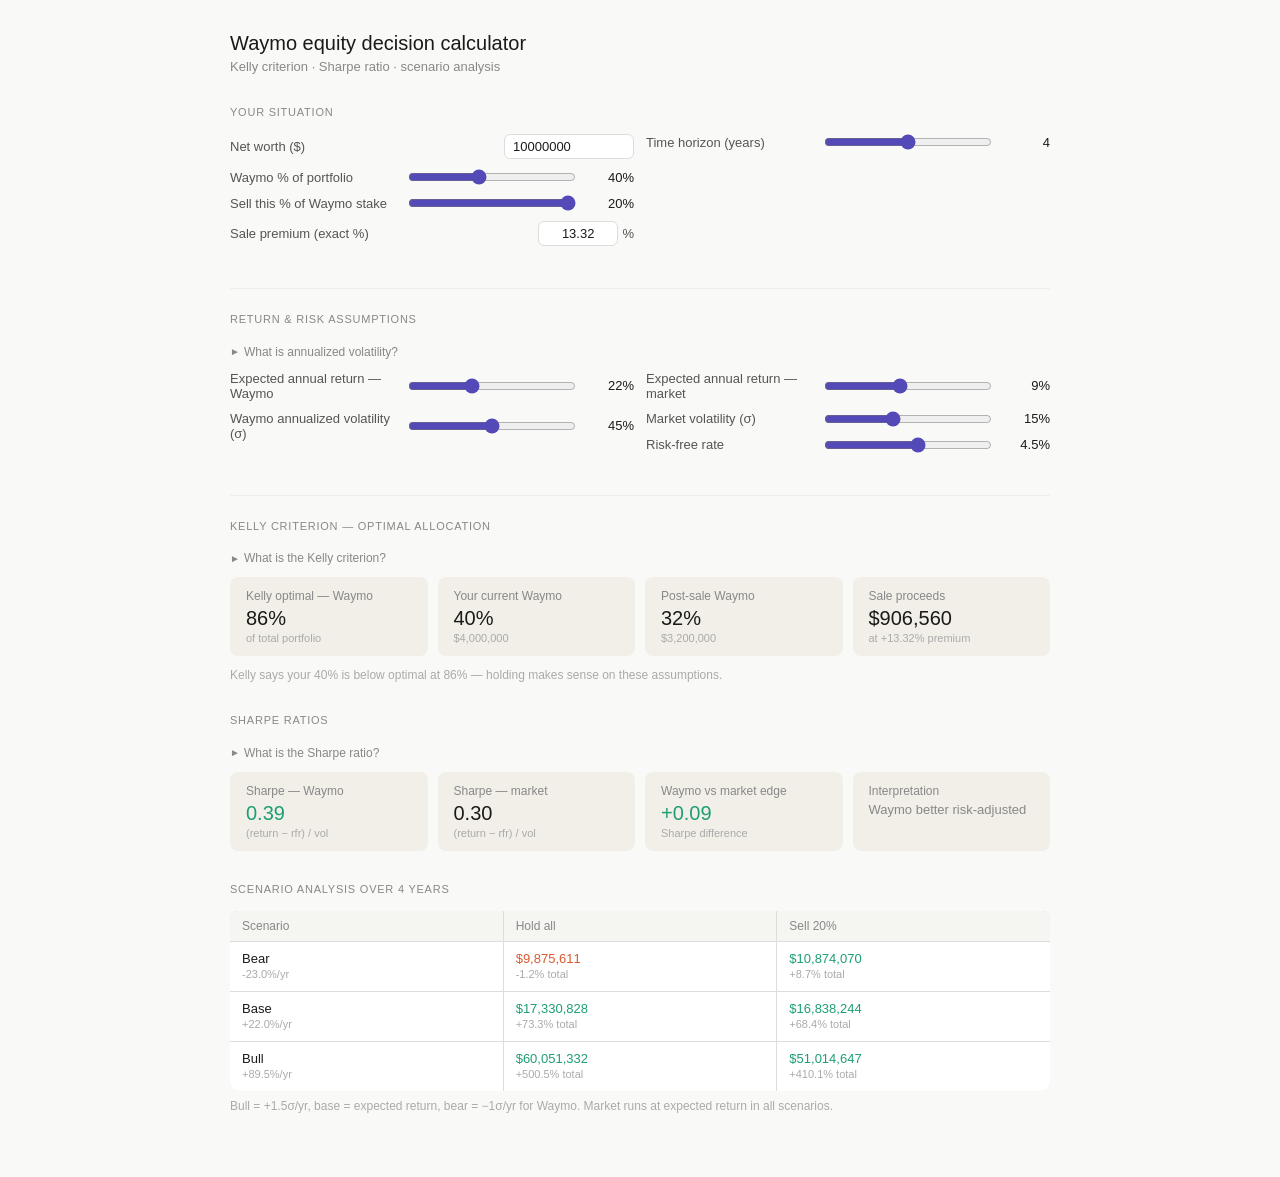
==== index.html @ 70cc2e4e "refactor: split calculator into static assets and add deploy docs" ====
<!DOCTYPE html>
<html lang="en">
<head>
<meta charset="UTF-8">
<meta name="viewport" content="width=device-width, initial-scale=1.0">
<title>Waymo Equity Decision Calculator</title>
<link rel="stylesheet" href="style.css">
</head>
<body>
<div class="container">
  <h1>Waymo equity decision calculator</h1>
  <p class="subtitle">Kelly criterion · Sharpe ratio · scenario analysis</p>

  <div class="sec">
    <div class="sec-title">your situation</div>
    <div class="inputs-grid">
      <div>
        <div class="ir"><span class="il">Net worth ($)</span><input type="number" id="netWorth" value="10000000" step="100000" class="nw-input"></div>
        <div class="ir"><span class="il">Waymo % of portfolio</span><input type="range" id="waymoAlloc" min="5" max="90" step="1" value="40"><span class="iv" id="waymoAllocVal">40%</span></div>
        <div class="ir"><span class="il">Sell this % of Waymo stake</span><input type="range" id="sellPct" min="1" max="20" step="1" value="20"><span class="iv" id="sellPctVal">20%</span></div>
        <div class="ir"><span class="il">Sale premium (exact %)</span><div class="pct-wrap"><input type="number" id="salePremium" value="13.32" step="0.01" min="0" max="200"><span class="pct-label">%</span></div></div>
      </div>
      <div>
        <div class="ir"><span class="il">Time horizon (years)</span><input type="range" id="horizon" min="1" max="7" step="1" value="4"><span class="iv" id="horizonVal">4</span></div>
      </div>
    </div>
  </div>

  <hr class="div">

  <div class="sec">
    <div class="sec-title">return &amp; risk assumptions</div>
    <button class="toggle" type="button" data-target="volExp"><span class="toggle-arrow">&#9658;</span> What is annualized volatility?</button>
    <div id="volExp" class="explainer hidden">
      <p>Volatility is the <strong>standard deviation of annual returns</strong> — it measures how widely outcomes are dispersed around the expected return, not the peak-to-trough swing in a single year.</p>
      <p>With 45% volatility and a 22% expected return, roughly two-thirds of yearly outcomes will land between <strong>-23% and +67%</strong> (±1 standard deviation). About 95% land between -68% and +112% (±2σ). The tails go further.</p>
      <p>The S&amp;P 500's long-run volatility is ~15–18%. Waymo at 45% reflects its pre-IPO status, capital intensity, geopolitical exposure, and concentrated technology risk — comparable to early-stage public AV companies like Tesla (~50–60% historically).</p>
    </div>
    <div class="inputs-grid">
      <div>
        <div class="ir"><span class="il">Expected annual return — Waymo</span><input type="range" id="waymoReturn" min="0" max="60" step="1" value="22"><span class="iv" id="waymoReturnVal">22%</span></div>
        <div class="ir"><span class="il">Waymo annualized volatility (σ)</span><input type="range" id="waymoVol" min="10" max="80" step="1" value="45"><span class="iv" id="waymoVolVal">45%</span></div>
      </div>
      <div>
        <div class="ir"><span class="il">Expected annual return — market</span><input type="range" id="mktReturn" min="0" max="20" step="1" value="9"><span class="iv" id="mktReturnVal">9%</span></div>
        <div class="ir"><span class="il">Market volatility (σ)</span><input type="range" id="mktVol" min="5" max="30" step="1" value="15"><span class="iv" id="mktVolVal">15%</span></div>
        <div class="ir"><span class="il">Risk-free rate</span><input type="range" id="rfr" min="0" max="8" step="0.5" value="4.5"><span class="iv" id="rfrVal">4.5%</span></div>
      </div>
    </div>
  </div>

  <hr class="div">

  <div class="sec">
    <div class="sec-title">kelly criterion — optimal allocation</div>
    <button class="toggle" type="button" data-target="kellyExp"><span class="toggle-arrow">&#9658;</span> What is the Kelly criterion?</button>
    <div id="kellyExp" class="explainer hidden">
      <p>Kelly tells you the <strong>theoretically optimal fraction of your portfolio</strong> to allocate to an asset, given your edge (excess return) and the variance of outcomes. Bet too little and you leave compounding on the table; bet too much and volatility destroys you.</p>
      <div class="formula">Kelly % = (expected return − risk-free rate) / volatility²</div>
      <p>The key insight: Kelly penalizes volatility quadratically. Doubling volatility cuts the optimal allocation by 4×. This is why high-volatility assets — even ones with strong expected returns — deserve smaller allocations than intuition suggests.</p>
      <p>If your current allocation is <em>below</em> Kelly optimal, the math says hold (or buy more). If it's <em>above</em>, you're over-concentrated relative to your edge and selling makes sense. In practice, most people use "half Kelly" to account for model uncertainty.</p>
    </div>
    <div class="mgrid" id="kellyMetrics"></div>
    <p class="note" id="kellyNote"></p>
  </div>

  <div class="sec">
    <div class="sec-title">sharpe ratios</div>
    <button class="toggle" type="button" data-target="sharpeExp"><span class="toggle-arrow">&#9658;</span> What is the Sharpe ratio?</button>
    <div id="sharpeExp" class="explainer hidden">
      <p>Sharpe measures <strong>risk-adjusted return</strong> — how much excess return you earn per unit of volatility you endure. It lets you compare assets with different return and risk profiles on a level playing field.</p>
      <div class="formula">Sharpe = (expected return − risk-free rate) / volatility</div>
      <p>The risk-free rate subtraction is critical: it removes the return you could earn for free in Treasuries. What's left is your reward for taking risk. Dividing by volatility normalizes it.</p>
      <p>Rough benchmarks: below 0.5 is mediocre, 0.5–1.0 is decent, above 1.0 is excellent. If Waymo's Sharpe is significantly higher than the market's, concentration is justified on a risk-adjusted basis. If they're close, you're bearing concentration risk for marginal edge.</p>
    </div>
    <div class="mgrid" id="sharpeMetrics"></div>
  </div>

  <div class="sec">
    <div class="sec-title">scenario analysis over <span id="horizonLabel">4</span> years</div>
    <div id="scenarioTable"></div>
    <p class="note">Bull = +1.5σ/yr, base = expected return, bear = −1σ/yr for Waymo. Market runs at expected return in all scenarios.</p>
  </div>
</div>

<script src="app.js"></script>
</body>
</html>
---- style.css ----
*,*::before,*::after{box-sizing:border-box;margin:0;padding:0;}
body{font-family:-apple-system,BlinkMacSystemFont,'Segoe UI',sans-serif;background:#f9f9f7;color:#1a1a18;padding:2rem 1rem;}
.container{max-width:820px;margin:0 auto;}
h1{font-size:20px;font-weight:500;margin-bottom:.25rem;}
.subtitle{font-size:13px;color:#888;margin-bottom:2rem;}
.sec{margin-bottom:2rem;}
.sec-title{font-size:11px;font-weight:500;color:#888;text-transform:uppercase;letter-spacing:.07em;margin-bottom:1rem;}
.inputs-grid{display:grid;grid-template-columns:repeat(auto-fit,minmax(280px,1fr));gap:12px;}
.ir{display:flex;align-items:center;gap:10px;margin-bottom:10px;}
.il{font-size:13px;color:#555;flex:1;min-width:160px;}
.iv{font-size:13px;font-weight:500;min-width:48px;text-align:right;}
input[type=range]{flex:1;accent-color:#534AB7;}
input[type=number]{border:1px solid #ddd;border-radius:6px;padding:4px 8px;font-size:13px;background:#fff;color:#1a1a18;}
.nw-input{width:130px;}
.pct-wrap{display:flex;align-items:center;gap:4px;}
.pct-wrap input{width:80px;text-align:right;}
.pct-label{font-size:13px;color:#555;}
.mgrid{display:grid;grid-template-columns:repeat(auto-fit,minmax(150px,1fr));gap:10px;margin-bottom:.75rem;}
.mc{background:#f1efe8;border-radius:8px;padding:.75rem 1rem;}
.ml{font-size:12px;color:#888;margin-bottom:4px;}
.mv{font-size:20px;font-weight:500;}
.ms{font-size:11px;color:#aaa;margin-top:2px;}
.sgrid{display:grid;grid-template-columns:1fr 1fr 1fr;gap:1px;background:#ddd;border-radius:8px;overflow:hidden;}
.sc{background:#fff;padding:.6rem .75rem;font-size:13px;}
.sh{background:#f5f5f2;font-size:12px;font-weight:500;color:#888;padding:.5rem .75rem;}
.pos{color:#1D9E75;}
.neg{color:#D85A30;}
hr.div{border:none;border-top:1px solid #eee;margin:1.5rem 0;}
.note{font-size:12px;color:#aaa;margin-top:.5rem;}
.explainer{background:#f1efe8;border-left:2px solid #ccc;border-radius:0 8px 8px 0;padding:.75rem 1rem;margin-bottom:1.25rem;}
.explainer p{font-size:13px;color:#555;line-height:1.6;margin-bottom:.5rem;}
.explainer p:last-child{margin-bottom:0;}
.formula{font-family:'Courier New',monospace;font-size:12px;background:#fff;border:1px solid #ddd;border-radius:6px;padding:4px 10px;display:inline-block;margin:4px 0;color:#1a1a18;}
.toggle{font-size:12px;color:#888;cursor:pointer;user-select:none;display:inline-flex;align-items:center;gap:4px;margin-bottom:.75rem;border:none;background:none;padding:0;font-family:inherit;}
.toggle:hover{color:#555;}
.toggle-arrow{display:inline-block;transition:transform .15s;font-size:10px;}
.hidden{display:none;}

@media(prefers-color-scheme:dark){
  body{background:#1a1a18;color:#f0ede6;}
  input[type=number]{background:#2a2a28;border-color:#444;color:#f0ede6;}
  .il,.subtitle,.sec-title,.pct-label{color:#888;}
  .mc{background:#2a2a28;}
  .ml,.ms{color:#888;}
  .sc{background:#222;}
  .sh{background:#2a2a28;color:#888;}
  .sgrid{background:#444;}
  hr.div{border-color:#333;}
  .explainer{background:#222;border-left-color:#444;}
  .explainer p{color:#aaa;}
  .formula{background:#2a2a28;border-color:#444;color:#f0ede6;}
  .toggle{color:#666;}
  .toggle:hover{color:#aaa;}
  .note{color:#666;}
}
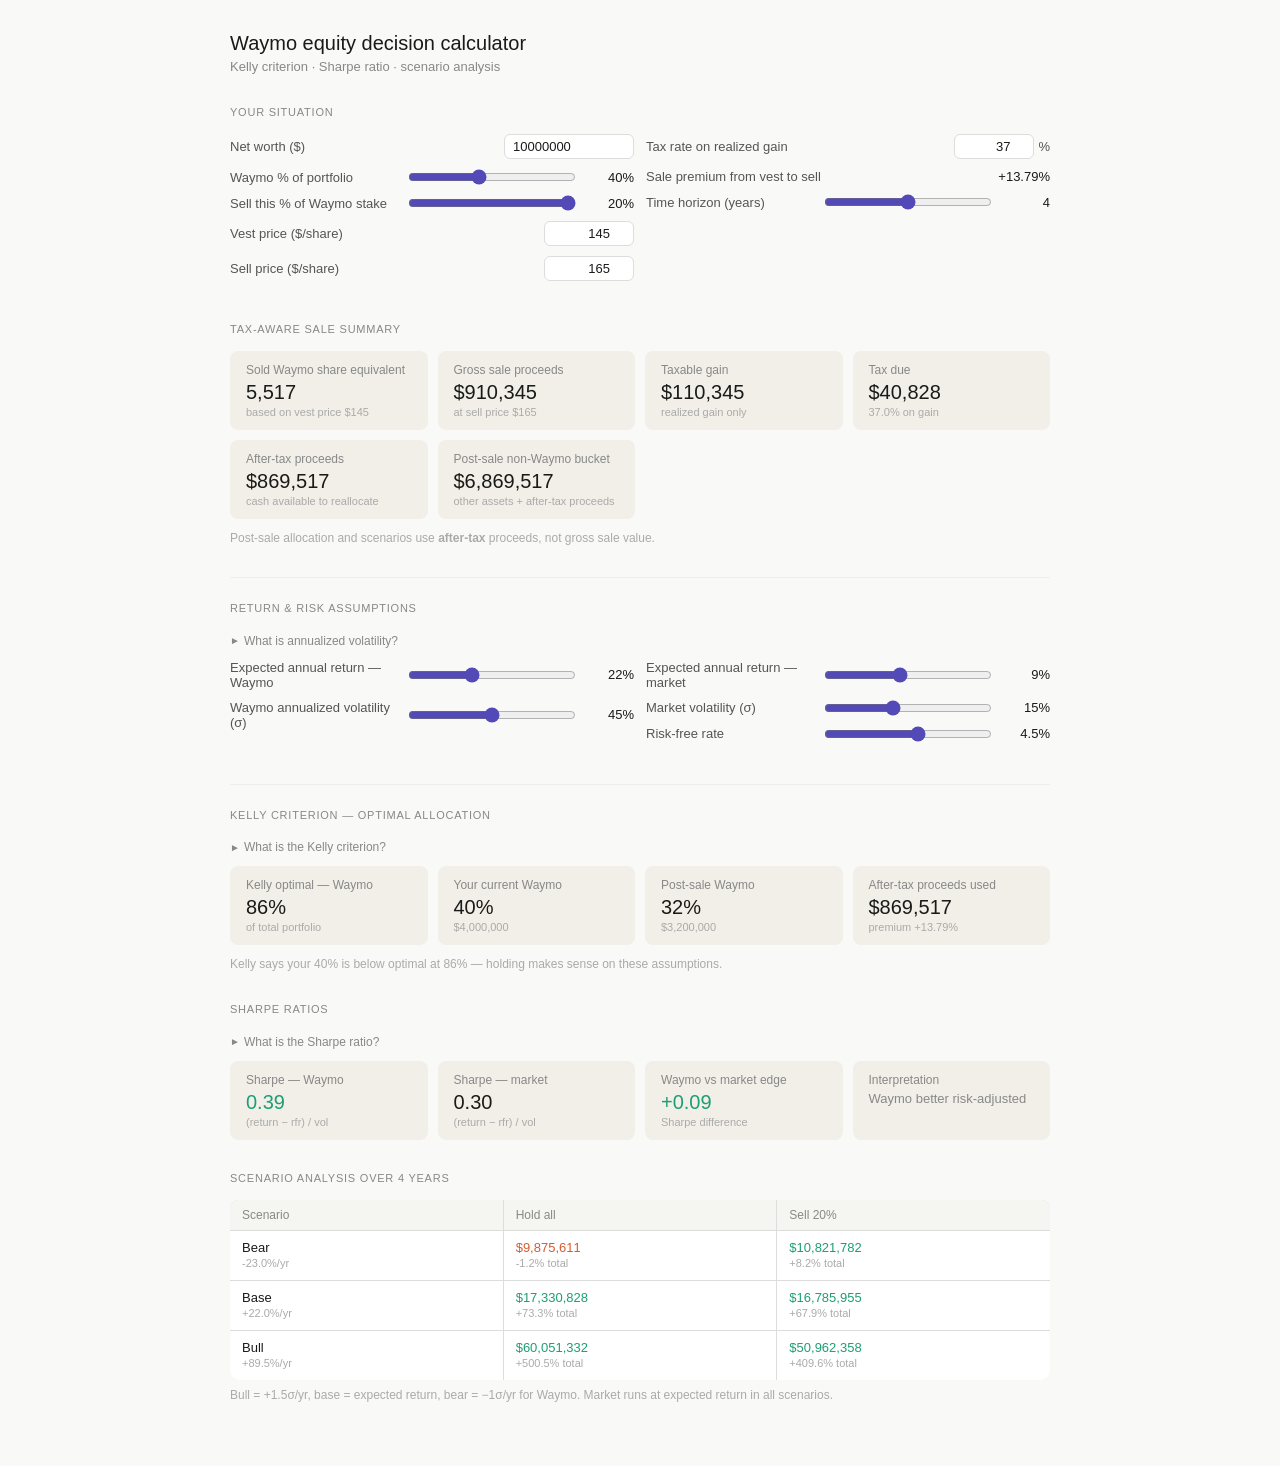
==== commit 02c6022c: "feat: add tax-aware Waymo sale math and Netlify config" ====
--- a/index.html
+++ b/index.html
@@ -4,10 +4,12 @@
 <meta charset="UTF-8">
 <meta name="viewport" content="width=device-width, initial-scale=1.0">
 <title>Waymo Equity Decision Calculator</title>
+<meta name="description" content="Static calculator for evaluating concentrated Waymo equity exposure with Kelly criterion, Sharpe ratio, and scenario analysis.">
 <link rel="stylesheet" href="style.css">
 </head>
 <body>
 <div class="container">
+  <noscript><p class="note">This calculator needs JavaScript enabled to update the metrics and scenario analysis.</p></noscript>
   <h1>Waymo equity decision calculator</h1>
   <p class="subtitle">Kelly criterion · Sharpe ratio · scenario analysis</p>
 
@@ -18,12 +20,21 @@
         <div class="ir"><span class="il">Net worth ($)</span><input type="number" id="netWorth" value="10000000" step="100000" class="nw-input"></div>
         <div class="ir"><span class="il">Waymo % of portfolio</span><input type="range" id="waymoAlloc" min="5" max="90" step="1" value="40"><span class="iv" id="waymoAllocVal">40%</span></div>
         <div class="ir"><span class="il">Sell this % of Waymo stake</span><input type="range" id="sellPct" min="1" max="20" step="1" value="20"><span class="iv" id="sellPctVal">20%</span></div>
-        <div class="ir"><span class="il">Sale premium (exact %)</span><div class="pct-wrap"><input type="number" id="salePremium" value="13.32" step="0.01" min="0" max="200"><span class="pct-label">%</span></div></div>
+        <div class="ir"><span class="il">Vest price ($/share)</span><input type="number" id="vestPrice" value="145" step="0.01" min="0.01" class="num-input"></div>
+        <div class="ir"><span class="il">Sell price ($/share)</span><input type="number" id="sellPrice" value="165" step="0.01" min="0.01" class="num-input"></div>
       </div>
       <div>
+        <div class="ir"><span class="il">Tax rate on realized gain</span><div class="pct-wrap"><input type="number" id="taxRate" value="37" step="0.1" min="0" max="100" class="num-input"><span class="pct-label">%</span></div></div>
+        <div class="ir"><span class="il">Sale premium from vest to sell</span><span class="iv" id="salePremiumVal">+13.8%</span></div>
         <div class="ir"><span class="il">Time horizon (years)</span><input type="range" id="horizon" min="1" max="7" step="1" value="4"><span class="iv" id="horizonVal">4</span></div>
       </div>
     </div>
+  </div>
+
+  <div class="sec">
+    <div class="sec-title">tax-aware sale summary</div>
+    <div class="mgrid sale-grid" id="saleMetrics"></div>
+    <p class="note">Post-sale allocation and scenarios use <strong>after-tax</strong> proceeds, not gross sale value.</p>
   </div>
 
   <hr class="div">
--- a/style.css
+++ b/style.css
@@ -12,10 +12,12 @@
 input[type=range]{flex:1;accent-color:#534AB7;}
 input[type=number]{border:1px solid #ddd;border-radius:6px;padding:4px 8px;font-size:13px;background:#fff;color:#1a1a18;}
 .nw-input{width:130px;}
+.num-input{width:90px;text-align:right;}
 .pct-wrap{display:flex;align-items:center;gap:4px;}
 .pct-wrap input{width:80px;text-align:right;}
 .pct-label{font-size:13px;color:#555;}
 .mgrid{display:grid;grid-template-columns:repeat(auto-fit,minmax(150px,1fr));gap:10px;margin-bottom:.75rem;}
+.sale-grid{grid-template-columns:repeat(auto-fit,minmax(190px,1fr));}
 .mc{background:#f1efe8;border-radius:8px;padding:.75rem 1rem;}
 .ml{font-size:12px;color:#888;margin-bottom:4px;}
 .mv{font-size:20px;font-weight:500;}
